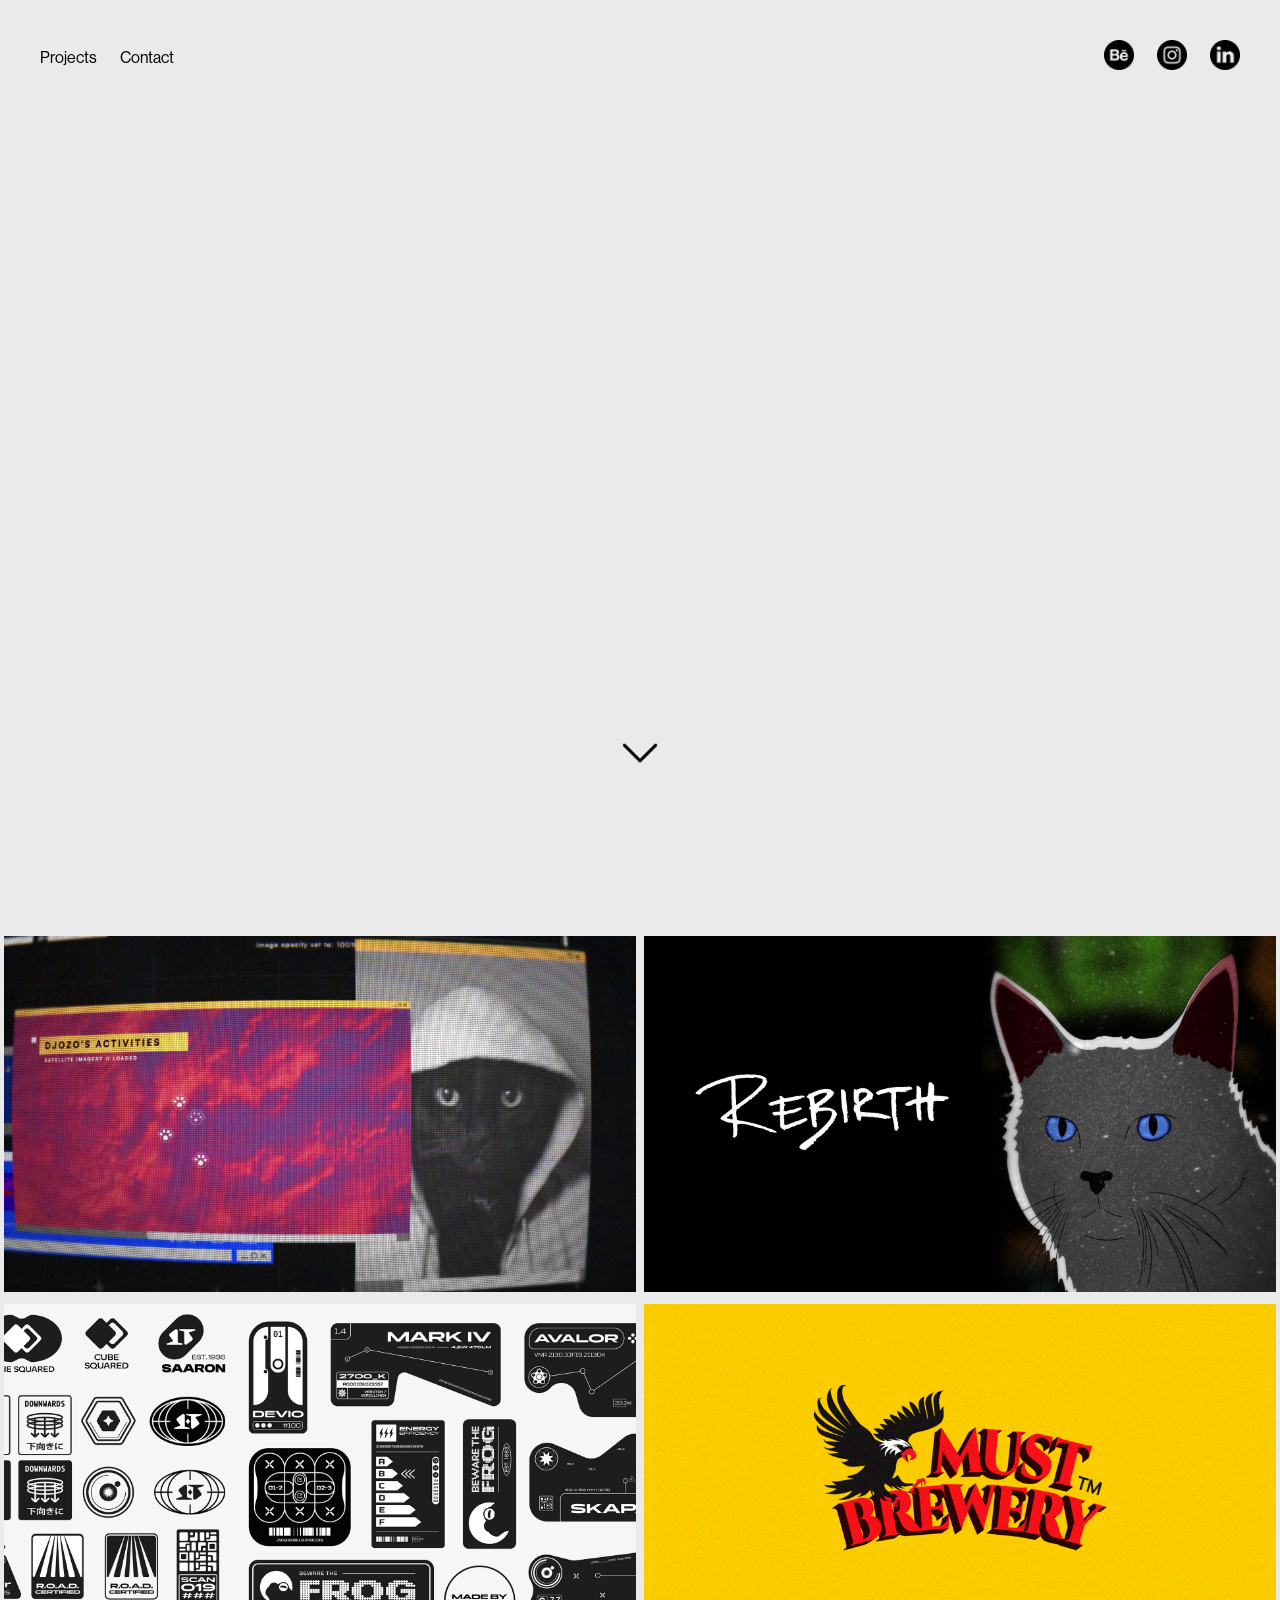
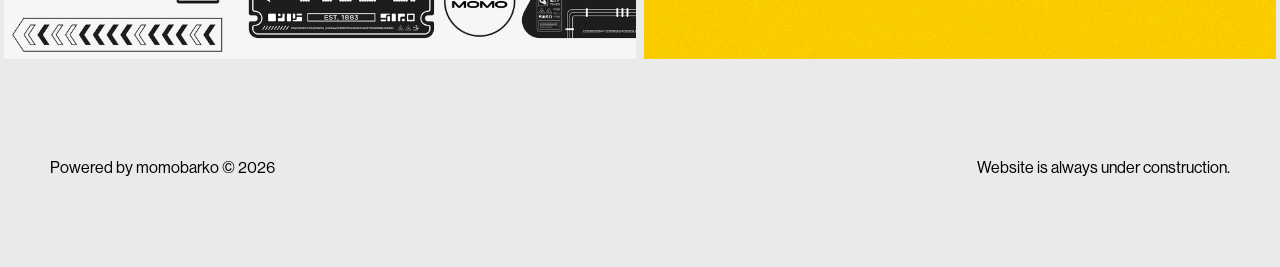
==== index.html @ 7612cfca "Update index.html" ====
<!DOCTYPE html>
<html>
    <head>
        <title>Momo Barko - Portfolio</title>
        <link rel="stylesheet" type="text/css" href="./index.css">
    </head>
    <body>
        <!-- HEADER -->

        <header class="header">
            <div class="pages">
            <a href="#">Projects</a>
            <a href="#">Contact</a>
            </div>

            <div class="icons">
                <a href="https://www.behance.net/momobark" target="_blank"><img src="/icons/behance.png"></a>
                <a href="#" target="_blank"><img src="/icons/instagram.png"></a>
                <a href="#" target="_blank"><img src="/icons/linkedin.png"></a>
            </div>
        </header>

        <!-- LOGO ANIMATION -->

        <video type="mp4" autoplay loop muted width="100%">
            <source src="/ydd.mp4">
        </video>

        <!-- DOWNWARDS ARROW -->

        <div id="arrow">
            <a href="#projectgallery"><img src="/icons/downarrow.png" width="50px"></a>
        </div>

        <div id="break"></div>

        <!-- PROJECT GALLERY -->

        <div id="projectgallery">
        <div id="projects" class="responsive">
            <div class="projects">
                <a href="/jamespaw/jamespaw.html">
                    <img src="/covers/jamespaw.png">
                    <div class="covertext">James Paw</div>
                </a>
            </div>
        </div>

        <div class="responsive">
            <div class="projects">
                <a href="/rebirth/rebirth.html">
                    <img src="/covers/rebirth.png">
                    <div class="covertext">Rebirth</div>
                </a>

            </div>
        </div>

        <div class="responsive">
            <div class="projects">
                <a href="/sticker/sticker.html">
                    <img src="/covers/bash.png">
                    <div class="covertext">Sci-fi Asset Sheet</div>
                </a>
            </div>
        </div>

        <div class="responsive">
            <div class="projects">
                <a href="must/must.html">
                    <img src="/covers/must.png">
                    <div class="covertext">Must Brewery, since 1910</div>
                </a>
            </div>
        </div>
        </div>


        <!-- FOOTER -->

        <footer class="footer">
            <p>Powered by momobarko © 2026</p>
            <p>Website is always under construction.</p>
        </footer>

    </body>
</html>
---- index.css ----
*{
    margin: 0px;
    box-sizing: border-box;
}

html{
    scroll-behavior: smooth;
}

@font-face{
    src: url(/fonts/NHaasGroteskDSPro-55Rg.otf);
    font-family: NHaas;
}

body{
    background-color: #eaeaea;
    margin: 0;
    font-family: NHaas;
}

/* HEADER */

.header{
    font-size: 16px;
    display: flex;
    justify-content:space-between;
    align-items: center;
    padding: 30px 30px;
    padding-bottom: 0px;
}

.header a:hover{
    color: salmon;
}

.pages a{
    text-decoration: none;
    font-size: 16px;
    color: black;
    padding: 10px;
}

.icons a:hover{
    opacity: 50%;
}

.icons img{
    width: 50px;
    height: auto;
    padding: 10px;
}

/* NAVIGATION DOWN ARROW */

#arrow{ 
    display: flex;
    justify-content: center;
    align-items: center;
    margin: 0px;
    padding: 0px;
}

#arrow:hover{
    opacity:50%;
}

#break{
    height: 150px;
}

/* PROJECT GALLERY */

.projects img{
    width: 100%;
    height: auto;
}

.responsive{
    padding: 4px 4px;
    float: left;
    width: 50%;
}

.projects{
    position: relative;
}

/* PROJECT GALLERY HOVER*/

.projects .covertext{
    position: absolute;
    width: 100%;
    height: 0%;
    top: 0;
    left: 0;
    display: grid;
    place-items: center;
    font-size: 30px;
    color: white;
    background-color: rgb(44, 43, 43);
    overflow: hidden;
}

.projects:hover .covertext{
    height: 99%;
    background-color: rgba(0, 0, 0, 0.7);
}


@media only screen and (max-width:850px){
    .responsive{
        width: 50%;
    }
}

@media only screen and (max-width:500px){
    .responsive{
        width: 100%;
    }
}

/* FOOTER */

.footer{
    display: flex;
    justify-content: space-between;
    align-items: center;
    width: 100%;
    height: 200px;
    padding: 50px 50px;
}
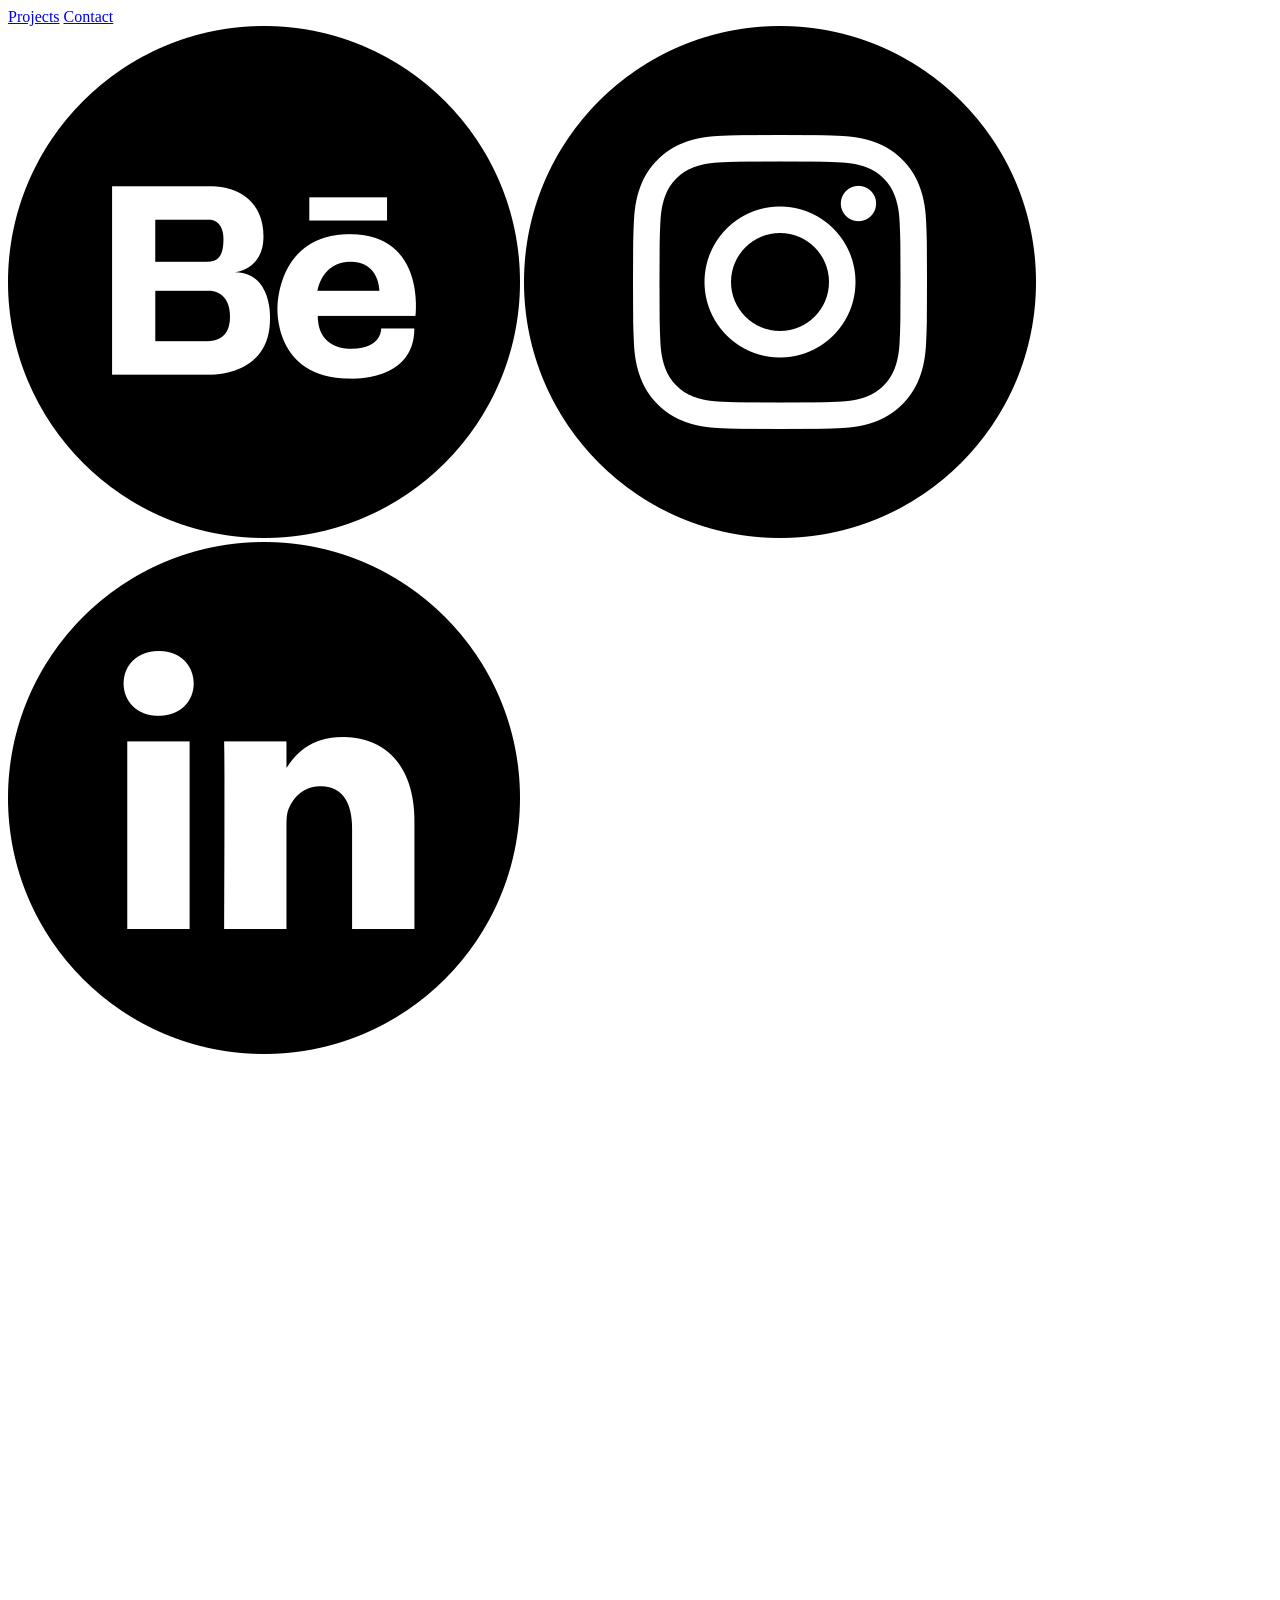
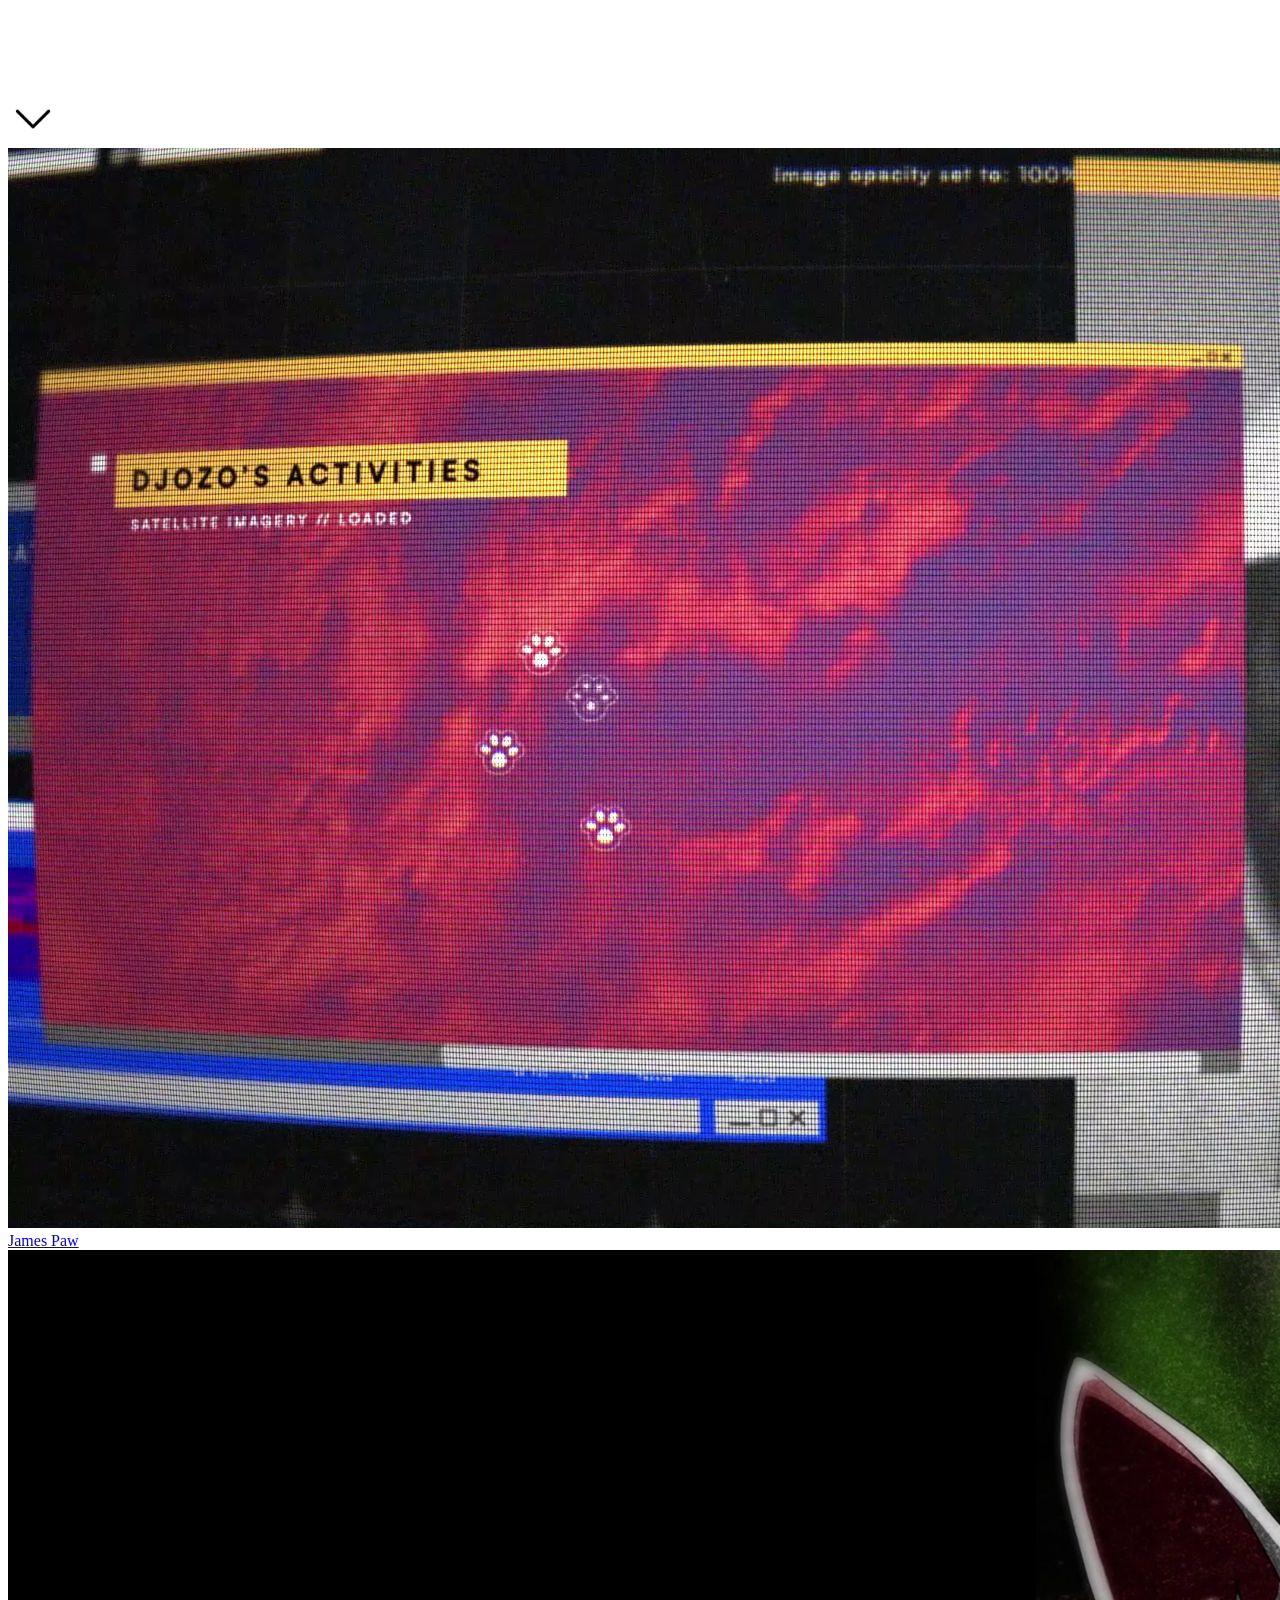
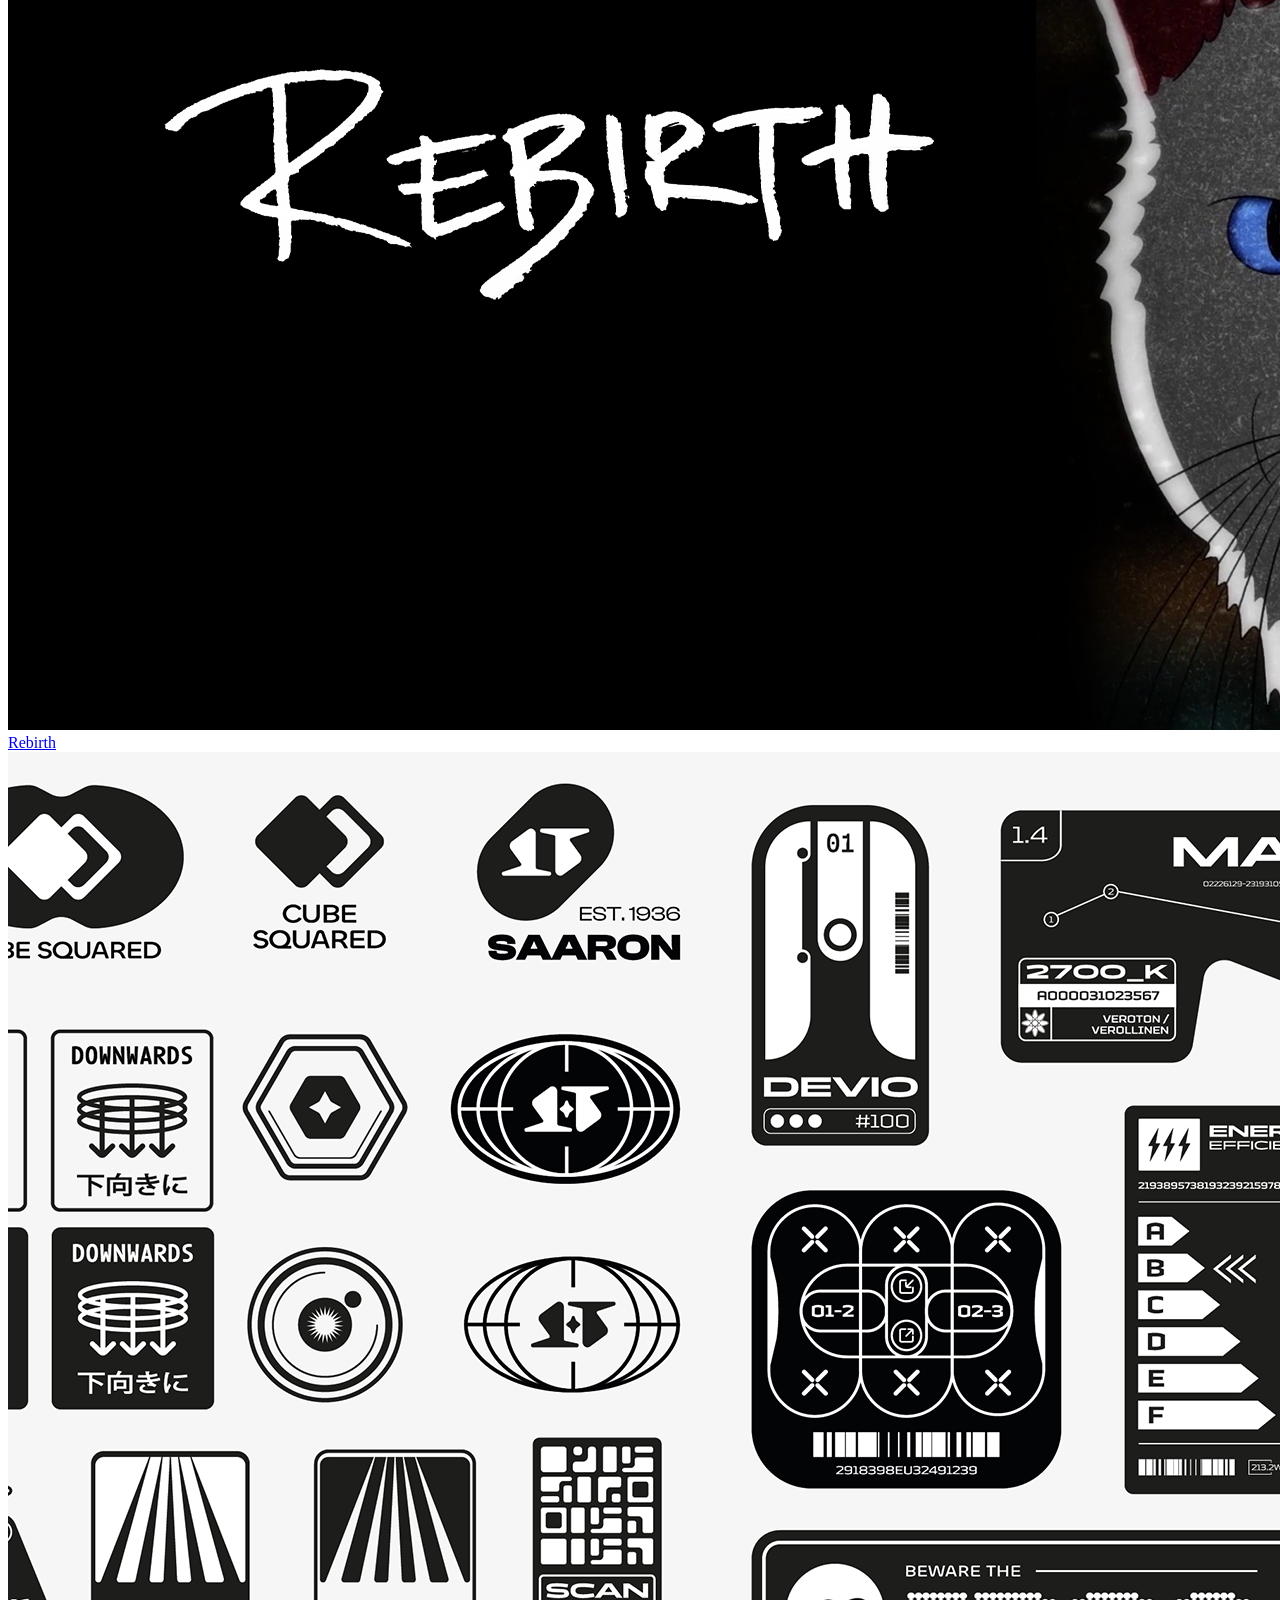
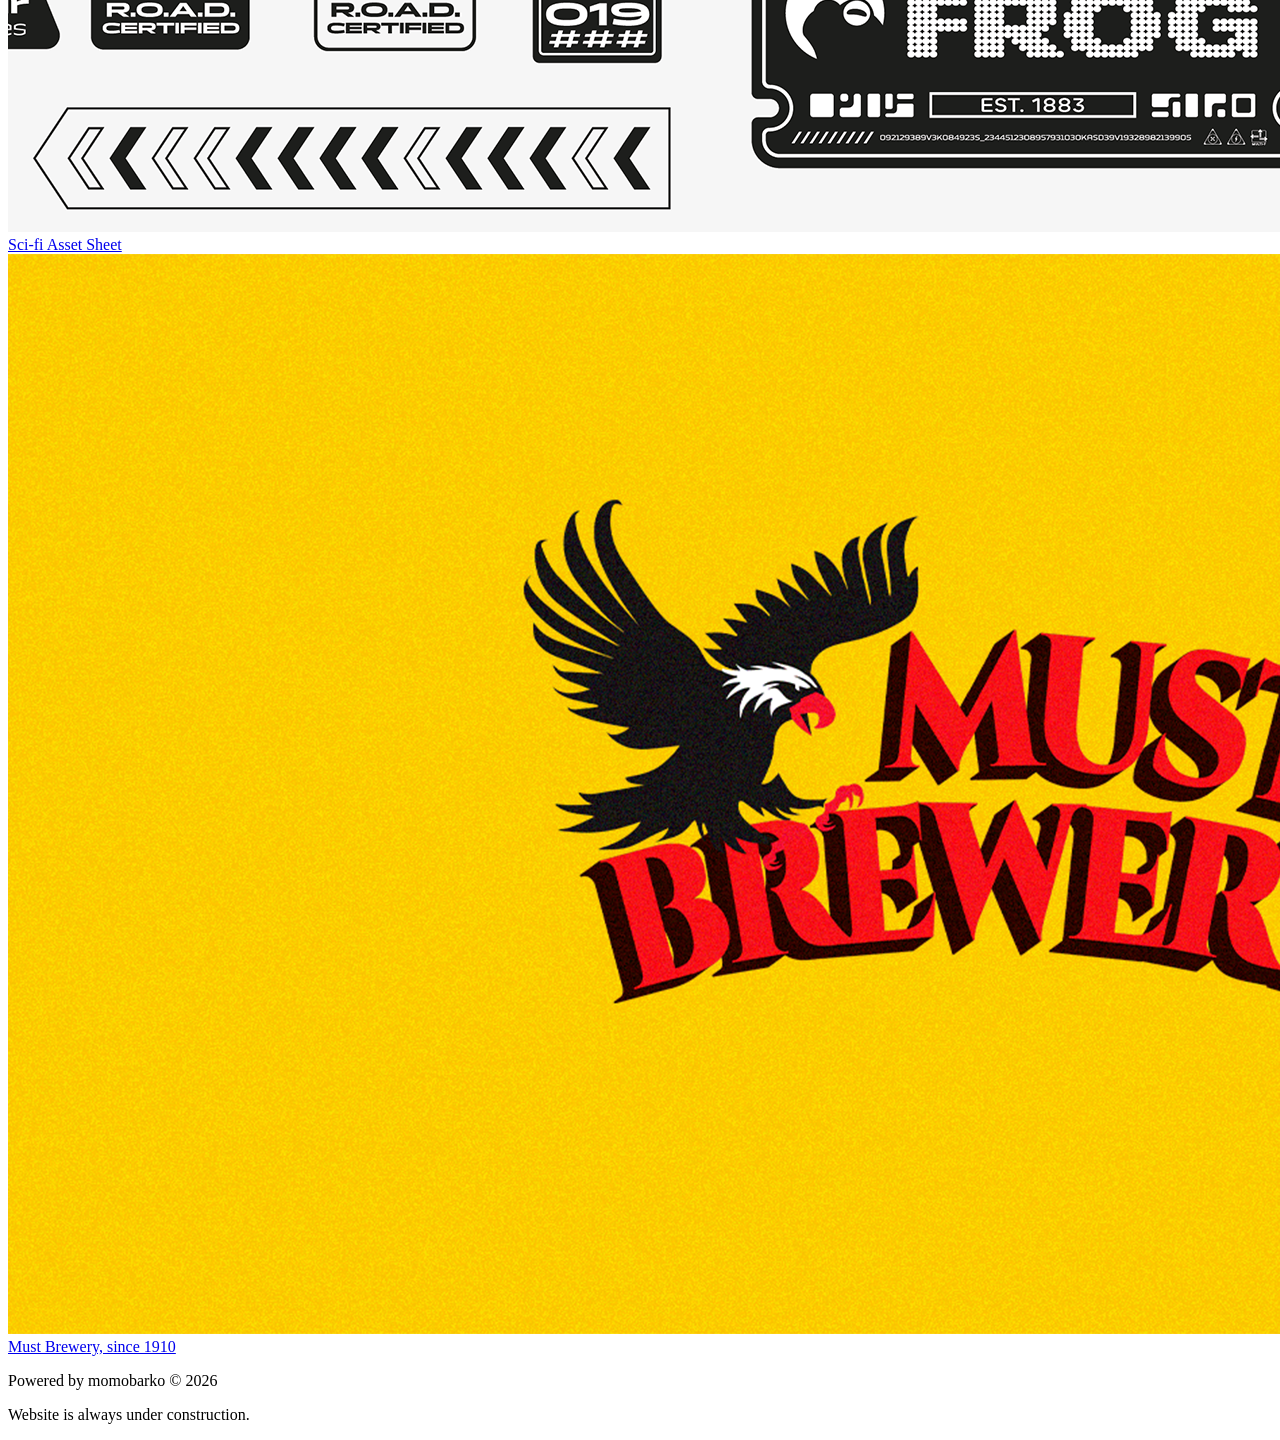
==== commit b30ee7b1: "Update index.html" ====
--- a/index.html
+++ b/index.html
@@ -2,7 +2,7 @@
 <html>
     <head>
         <title>Momo Barko - Portfolio</title>
-        <link rel="stylesheet" type="text/css" href="./index.css">
+        <link rel="stylesheet" type="text/css" href="/root/index.css">
     </head>
     <body>
         <!-- HEADER -->
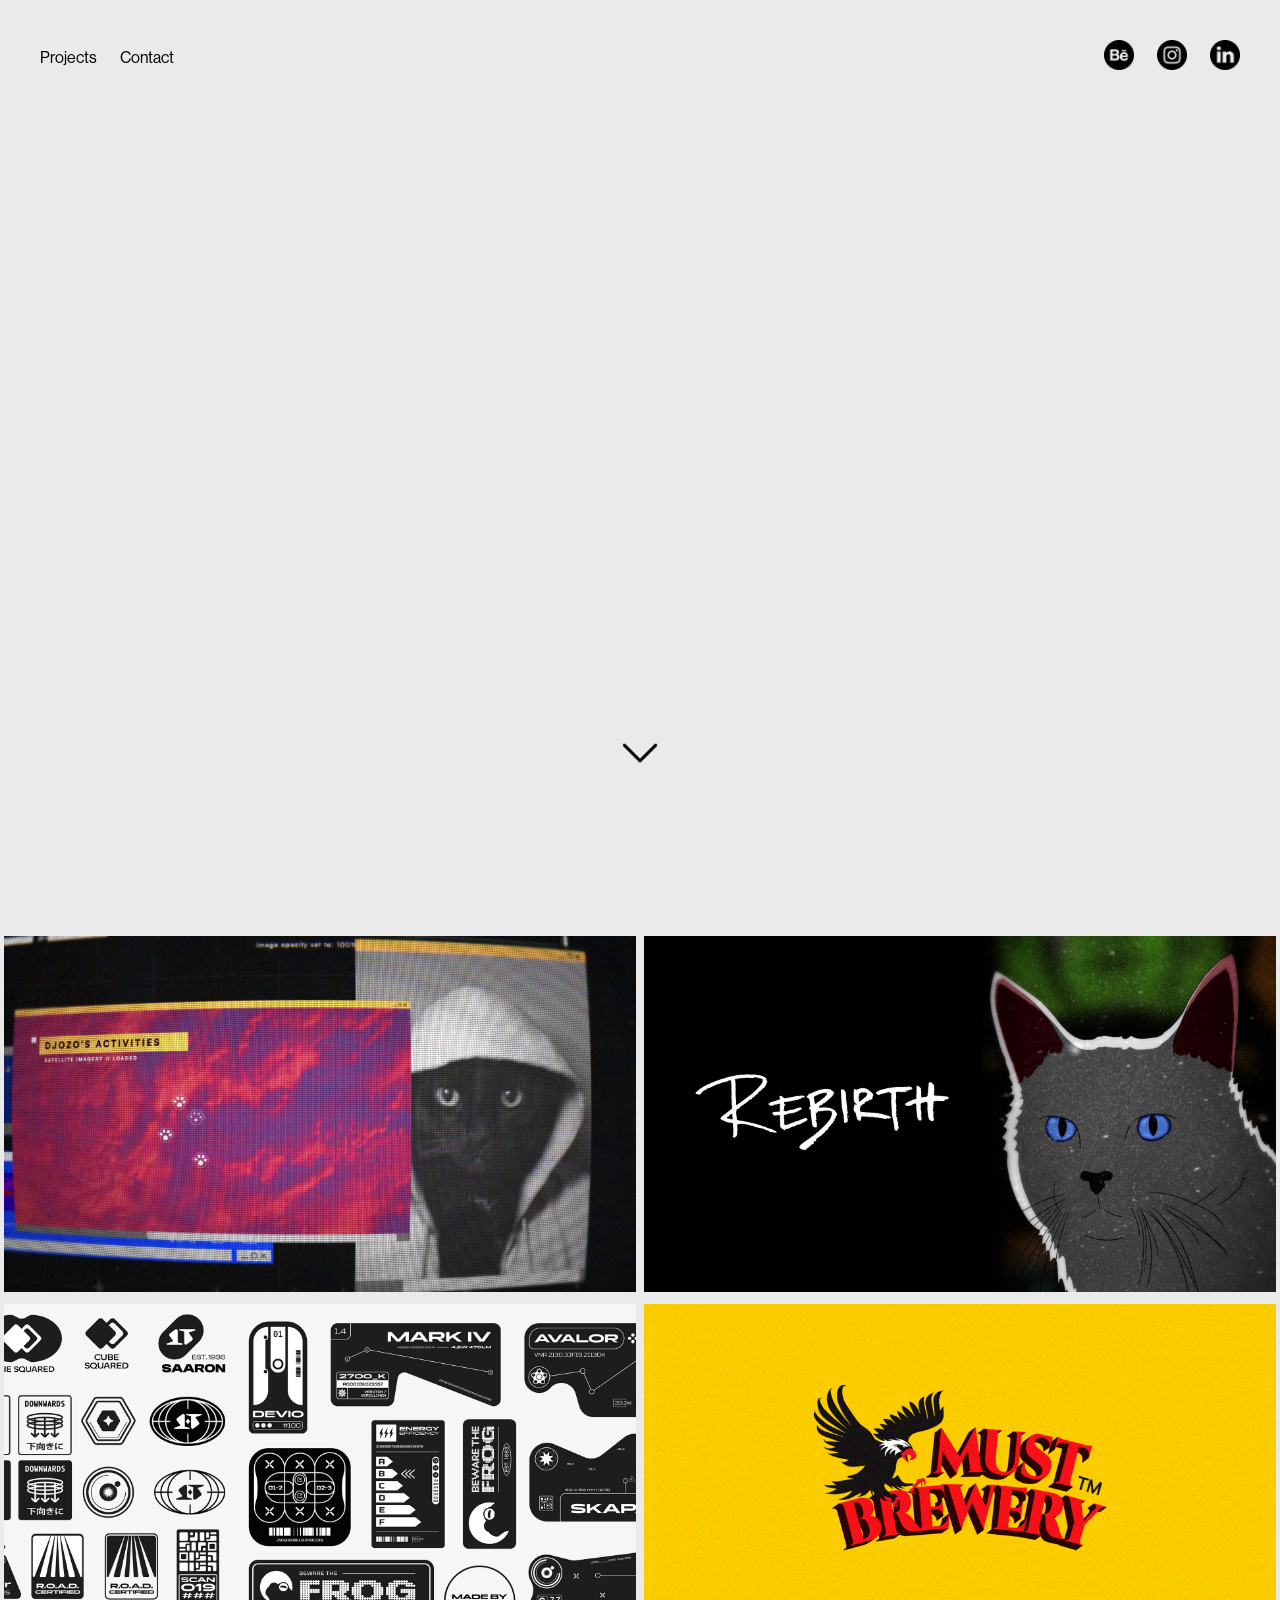
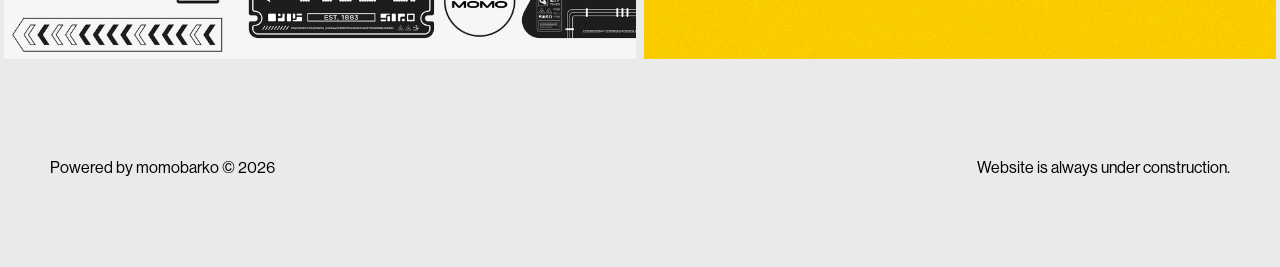
==== commit 205a7e24: "Update index.html" ====
--- a/index.html
+++ b/index.html
@@ -2,7 +2,7 @@
 <html>
     <head>
         <title>Momo Barko - Portfolio</title>
-        <link rel="stylesheet" type="text/css" href="/root/index.css">
+        <link rel="stylesheet" type="text/css" href="index.css">
     </head>
     <body>
         <!-- HEADER -->
--- a/index.css
+++ b/index.css
@@ -0,0 +1,132 @@
+*{
+    margin: 0px;
+    box-sizing: border-box;
+}
+
+html{
+    scroll-behavior: smooth;
+}
+
+@font-face{
+    src: url(/fonts/NHaasGroteskDSPro-55Rg.otf);
+    font-family: NHaas;
+}
+
+body{
+    background-color: #eaeaea;
+    margin: 0;
+    font-family: NHaas;
+}
+
+/* HEADER */
+
+.header{
+    font-size: 16px;
+    display: flex;
+    justify-content:space-between;
+    align-items: center;
+    padding: 30px 30px;
+    padding-bottom: 0px;
+}
+
+.header a:hover{
+    color: salmon;
+}
+
+.pages a{
+    text-decoration: none;
+    font-size: 16px;
+    color: black;
+    padding: 10px;
+}
+
+.icons a:hover{
+    opacity: 50%;
+}
+
+.icons img{
+    width: 50px;
+    height: auto;
+    padding: 10px;
+}
+
+/* NAVIGATION DOWN ARROW */
+
+#arrow{ 
+    display: flex;
+    justify-content: center;
+    align-items: center;
+    margin: 0px;
+    padding: 0px;
+}
+
+#arrow:hover{
+    opacity:50%;
+}
+
+#break{
+    height: 150px;
+}
+
+/* PROJECT GALLERY */
+
+.projects img{
+    width: 100%;
+    height: auto;
+}
+
+.responsive{
+    padding: 4px 4px;
+    float: left;
+    width: 50%;
+}
+
+.projects{
+    position: relative;
+}
+
+/* PROJECT GALLERY HOVER*/
+
+.projects .covertext{
+    position: absolute;
+    width: 100%;
+    height: 0%;
+    top: 0;
+    left: 0;
+    display: grid;
+    place-items: center;
+    font-size: 30px;
+    color: white;
+    background-color: rgb(44, 43, 43);
+    overflow: hidden;
+}
+
+.projects:hover .covertext{
+    height: 99%;
+    background-color: rgba(0, 0, 0, 0.7);
+}
+
+
+@media only screen and (max-width:850px){
+    .responsive{
+        width: 50%;
+    }
+}
+
+@media only screen and (max-width:500px){
+    .responsive{
+        width: 100%;
+    }
+}
+
+/* FOOTER */
+
+.footer{
+    display: flex;
+    justify-content: space-between;
+    align-items: center;
+    width: 100%;
+    height: 200px;
+    padding: 50px 50px;
+}
+
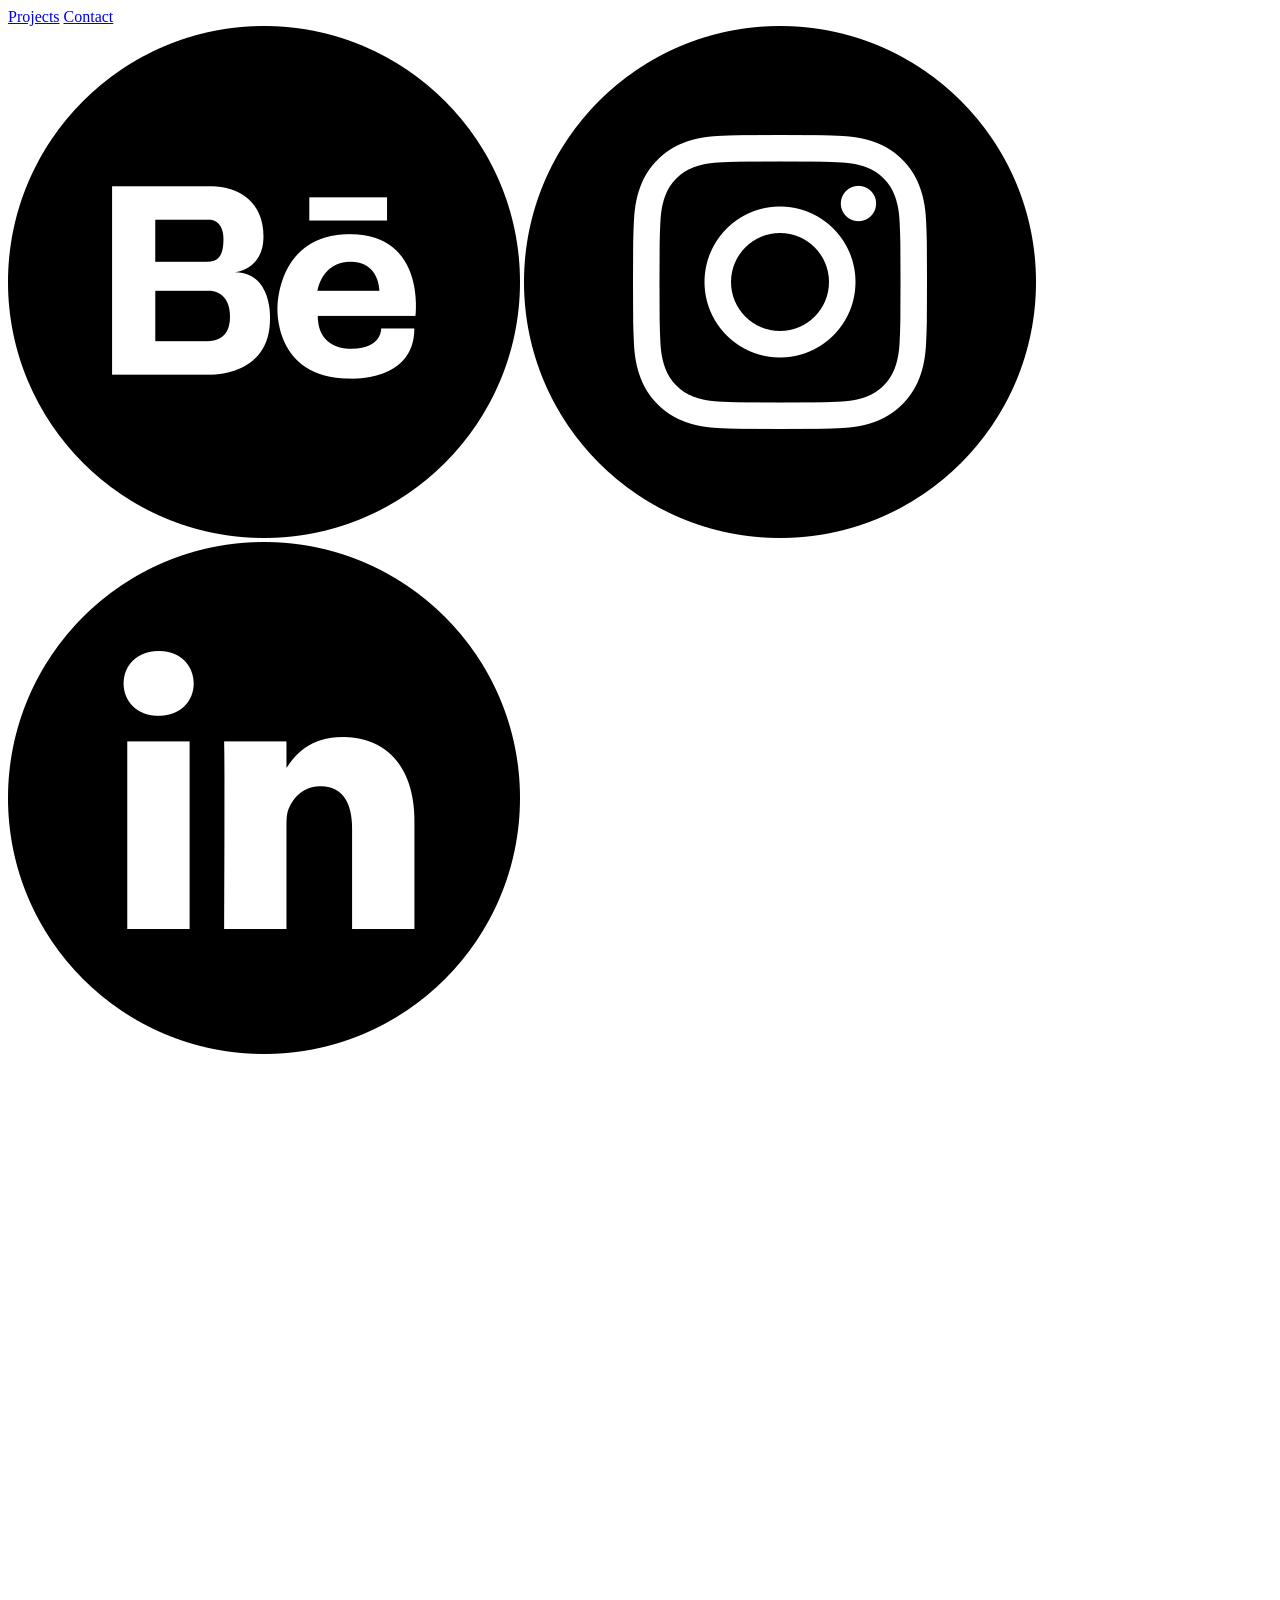
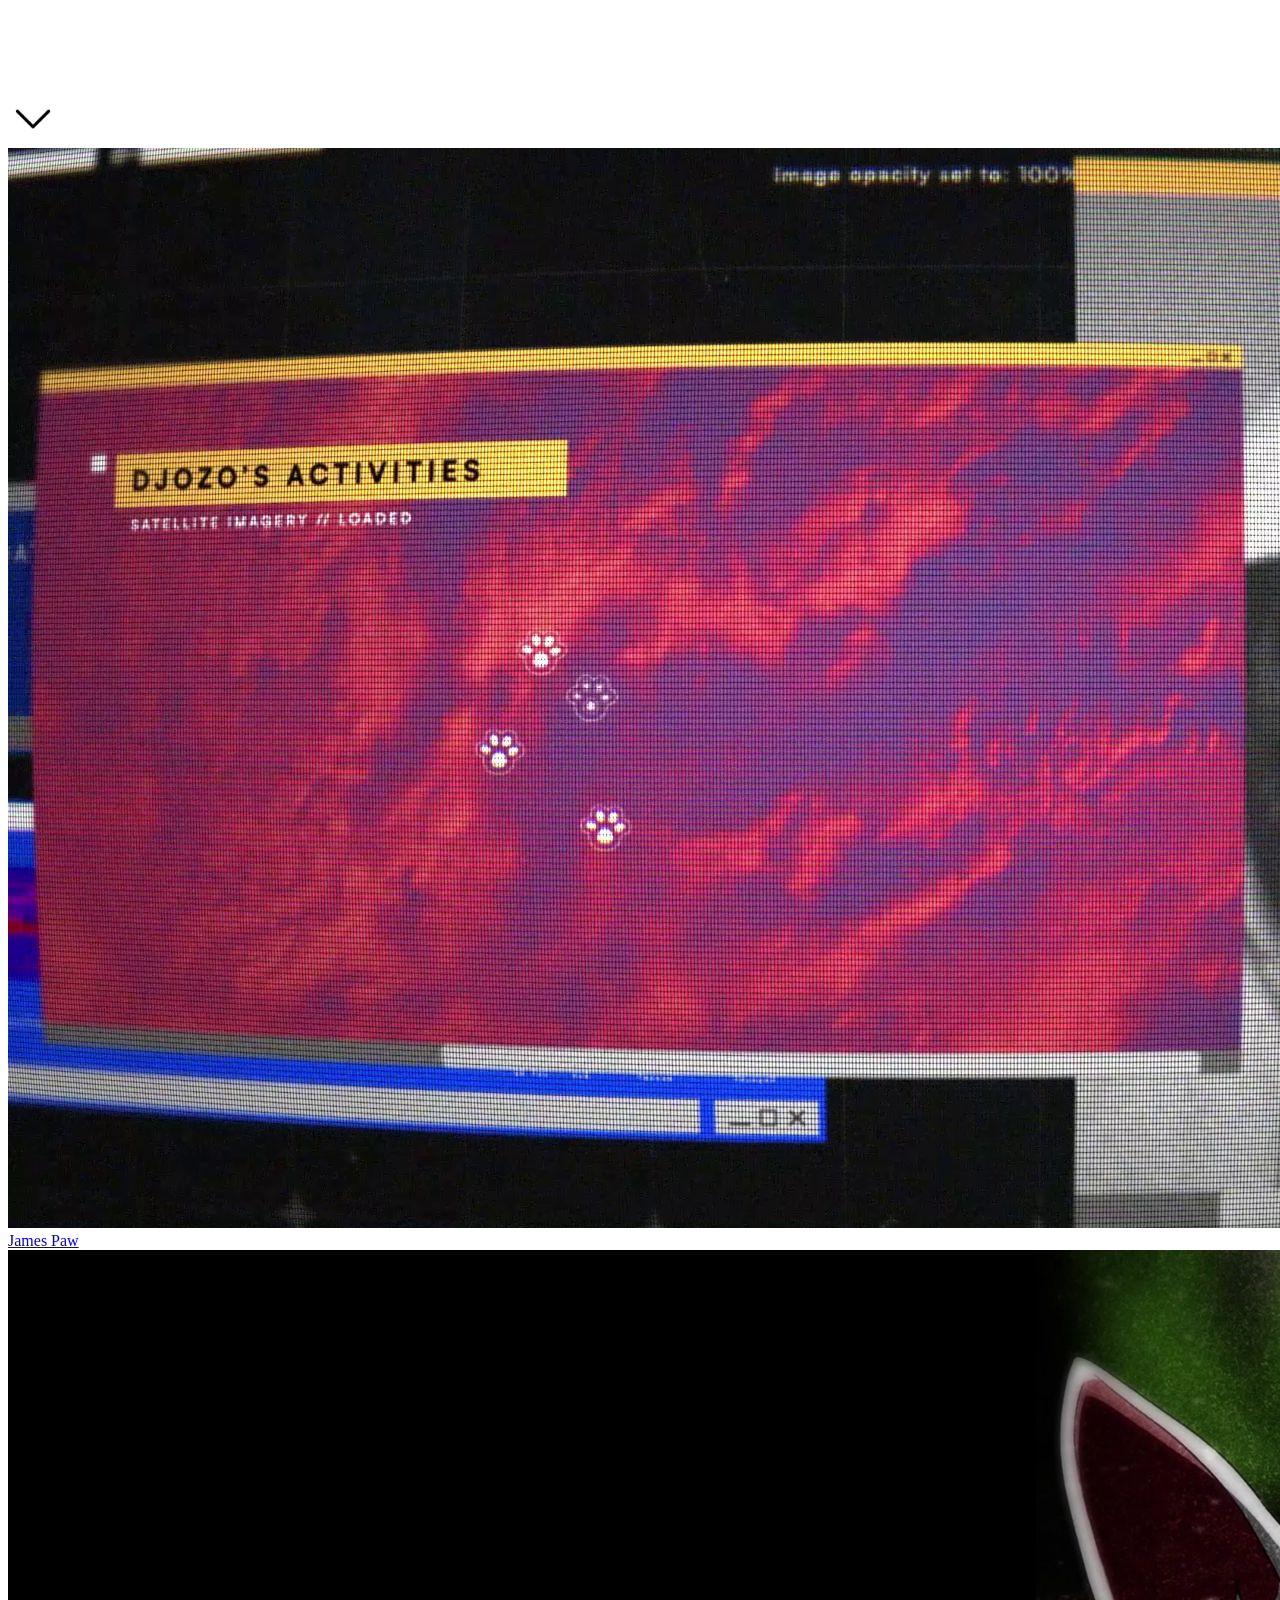
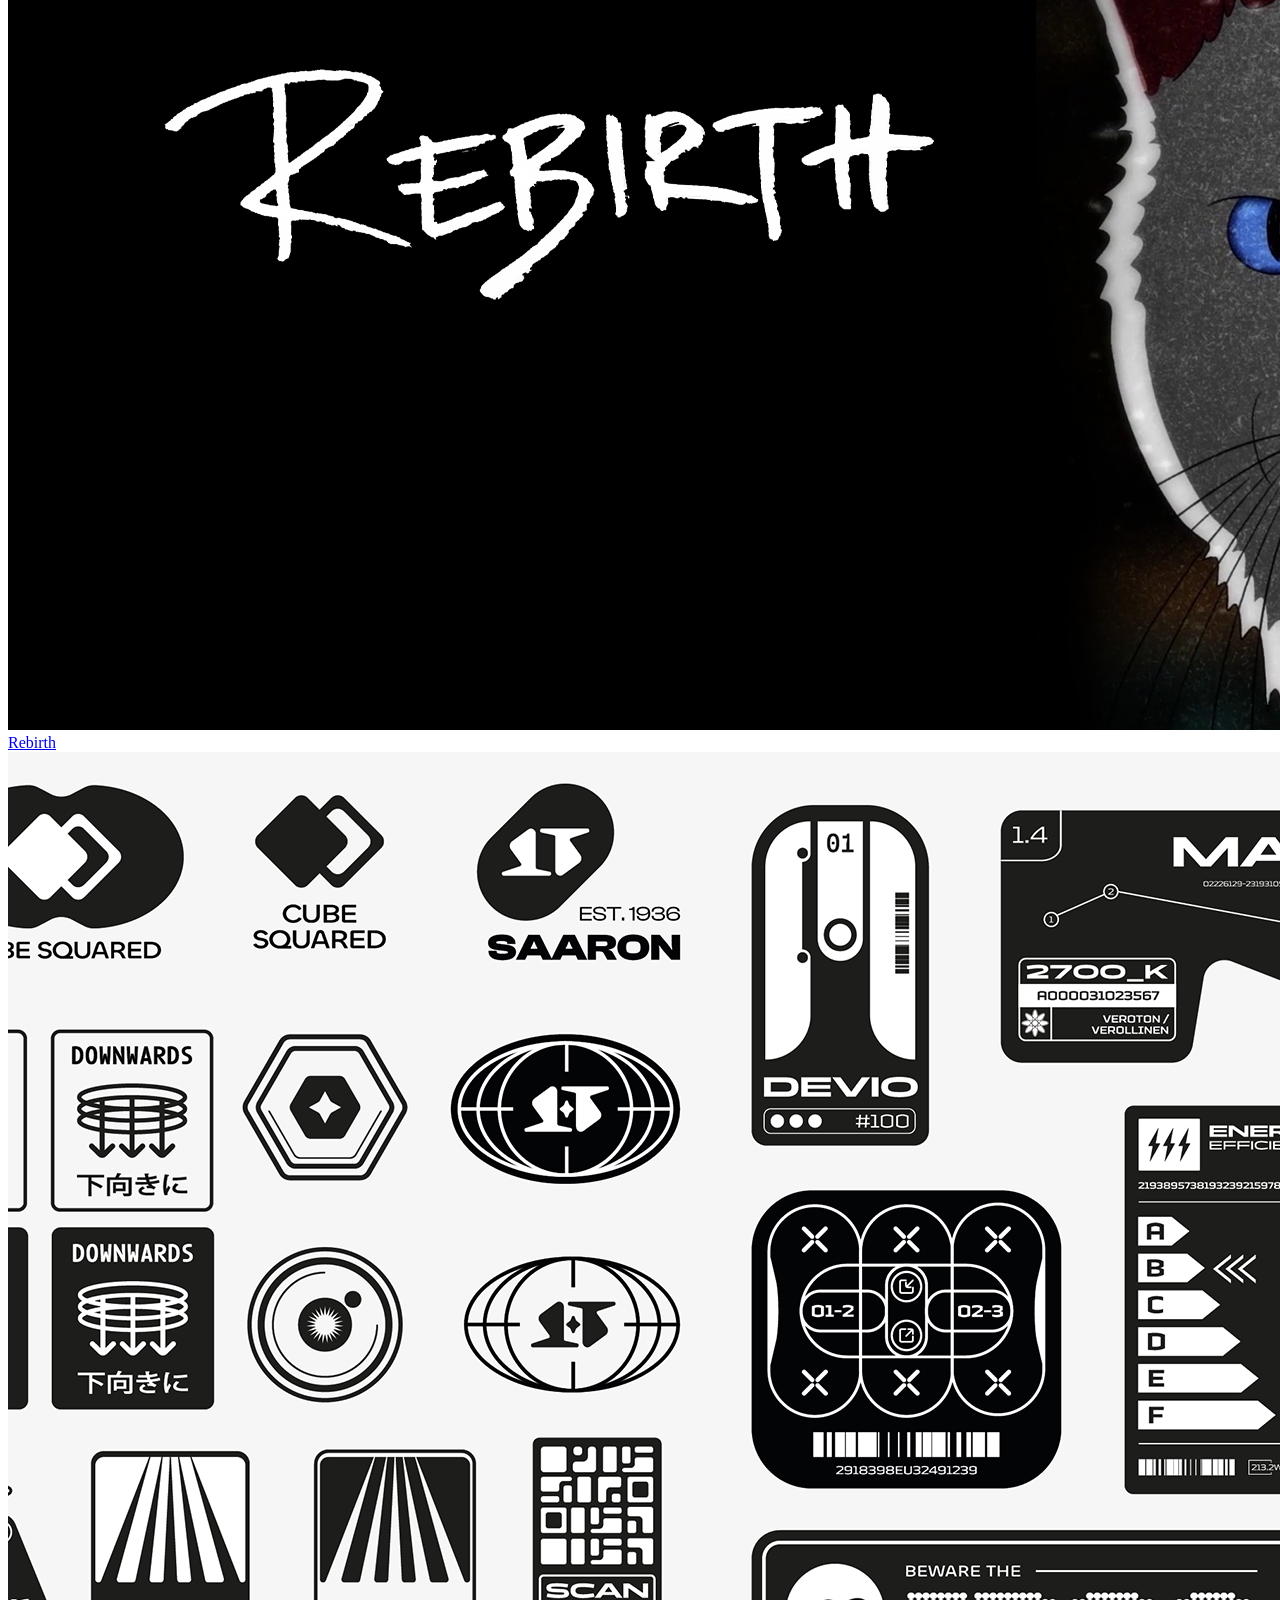
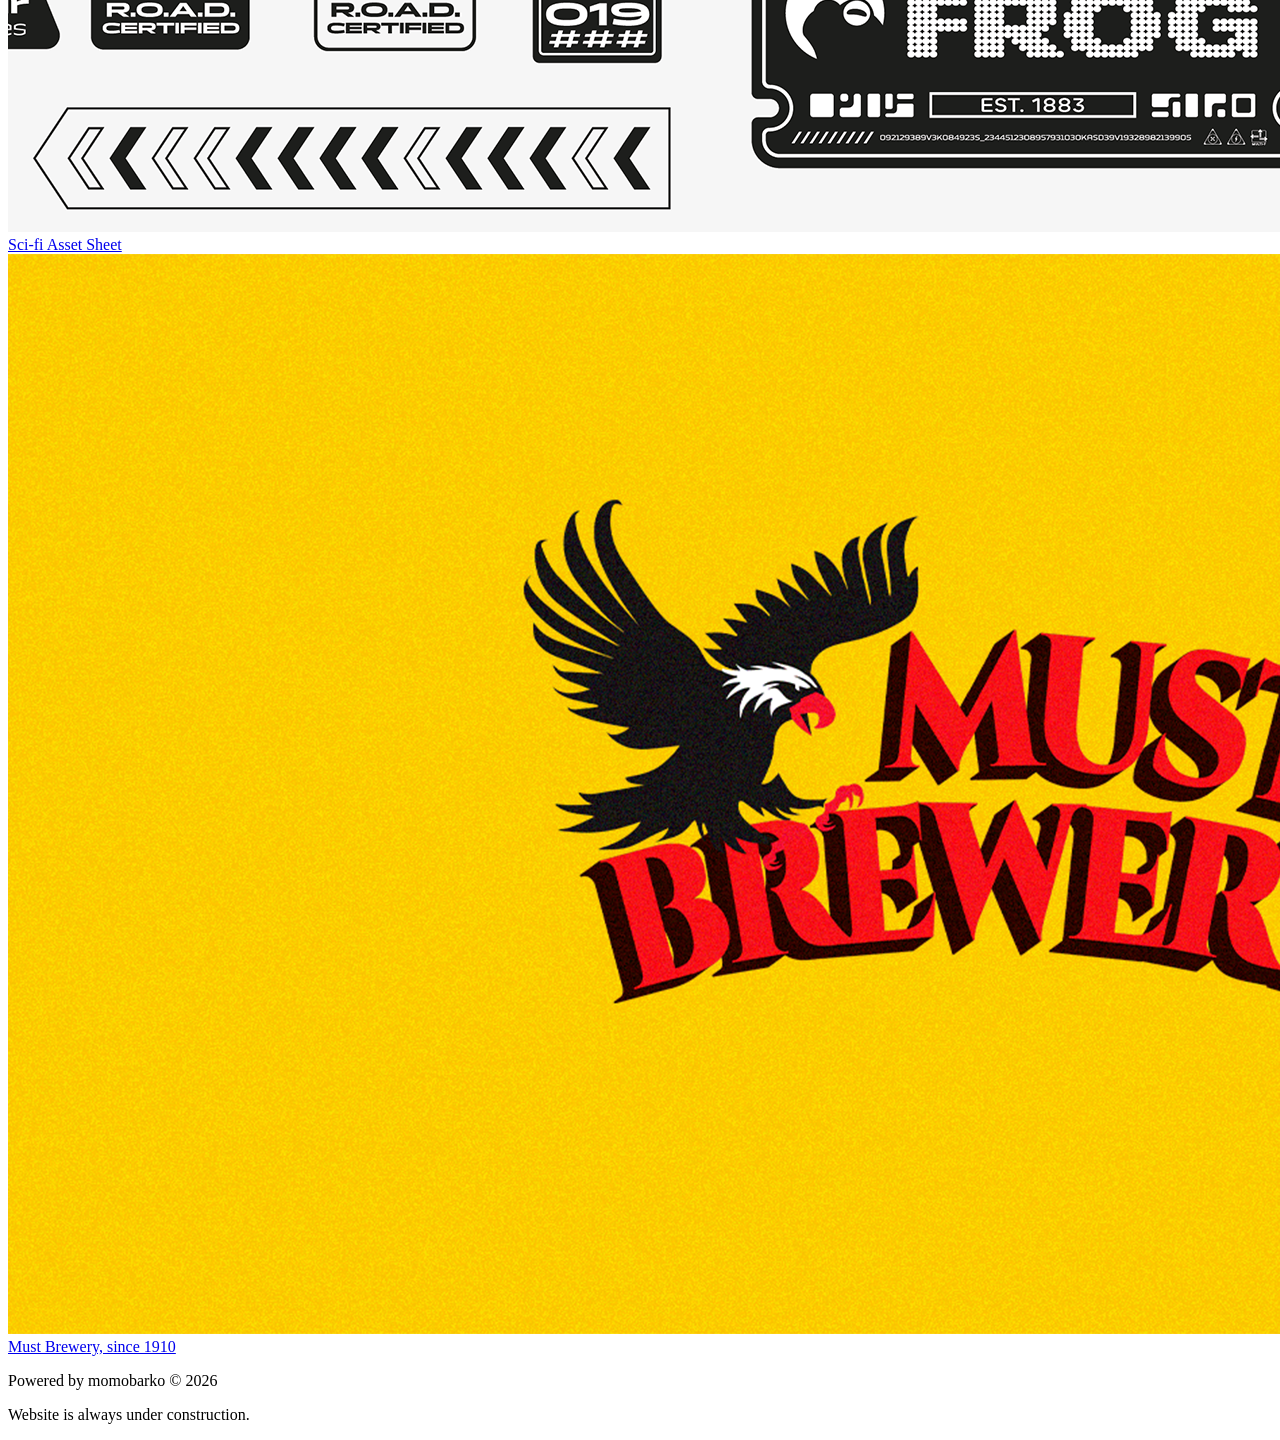
==== commit e7607ce0: "Update index.html" ====
--- a/index.html
+++ b/index.html
@@ -2,7 +2,7 @@
 <html>
     <head>
         <title>Momo Barko - Portfolio</title>
-        <link rel="stylesheet" type="text/css" href="index.css">
+        <link rel="stylesheet" type="text/css" href="/portfolio/index.css">
     </head>
     <body>
         <!-- HEADER -->
